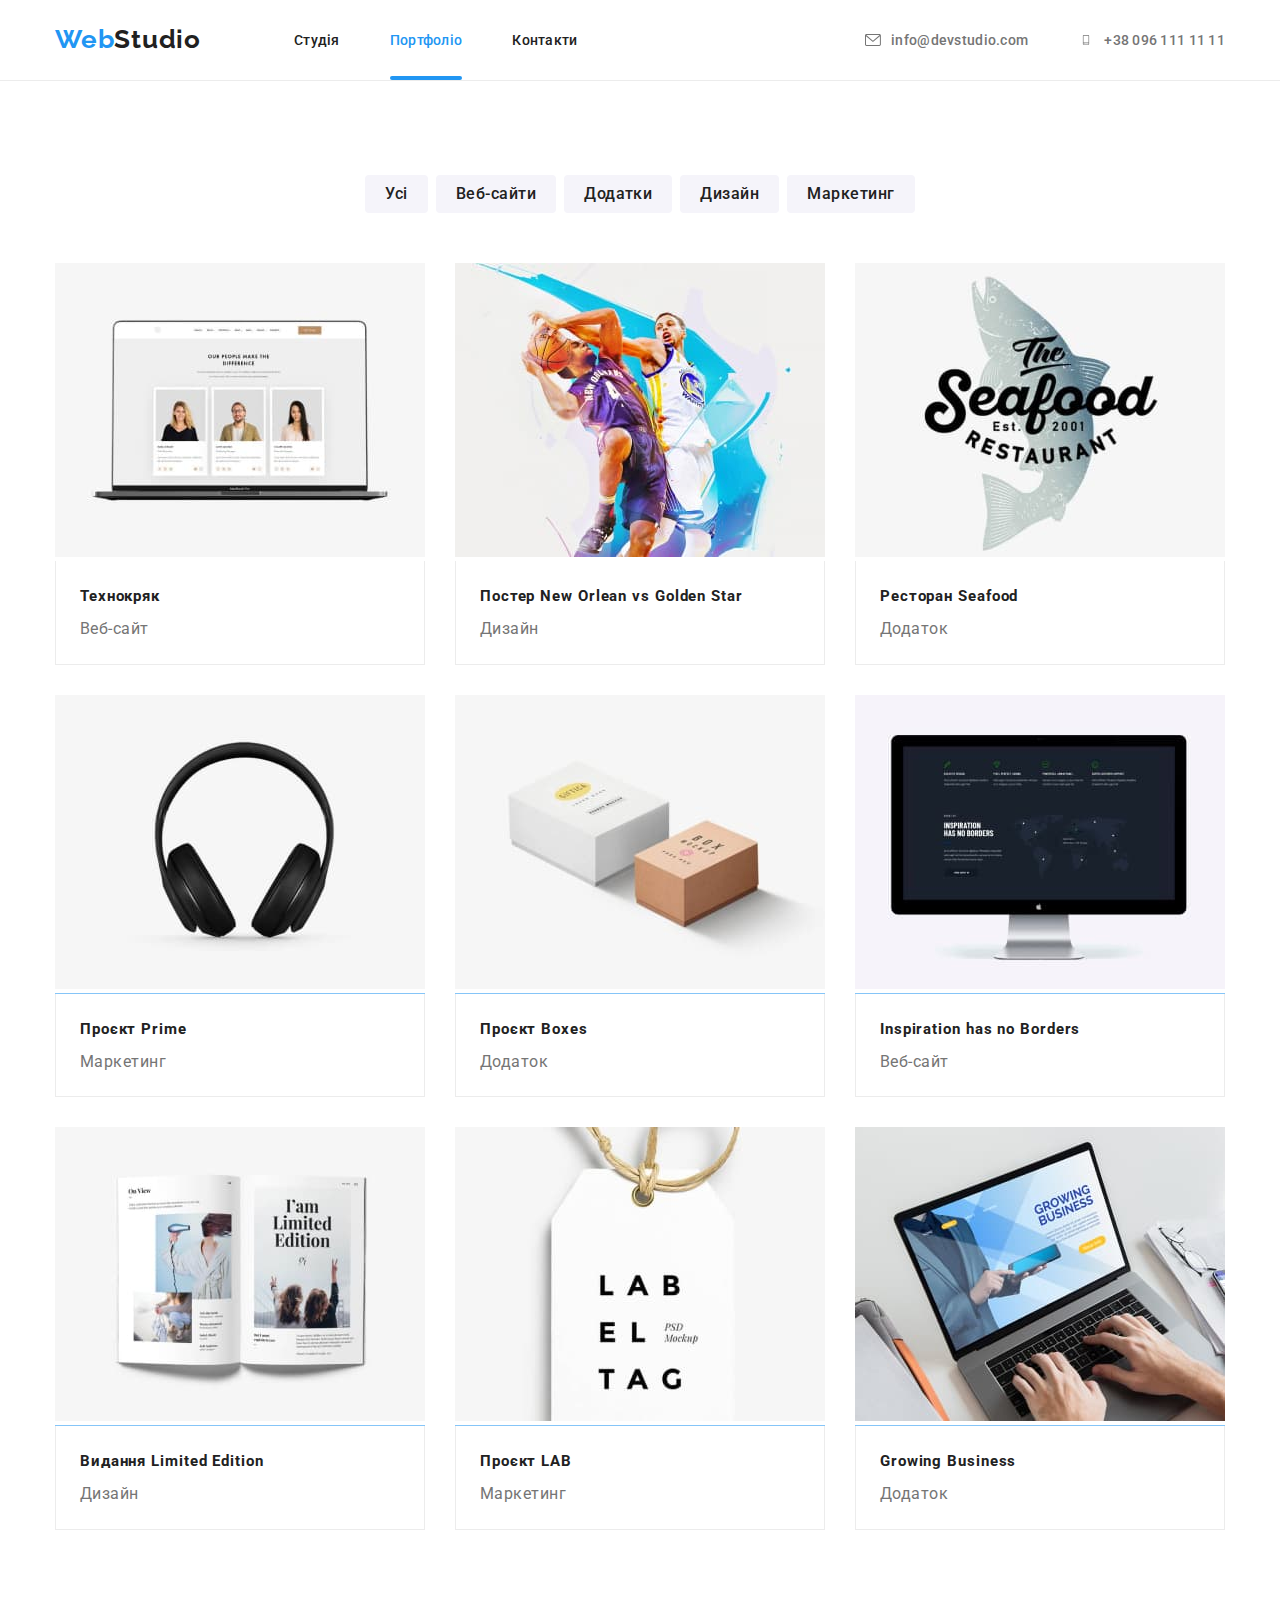
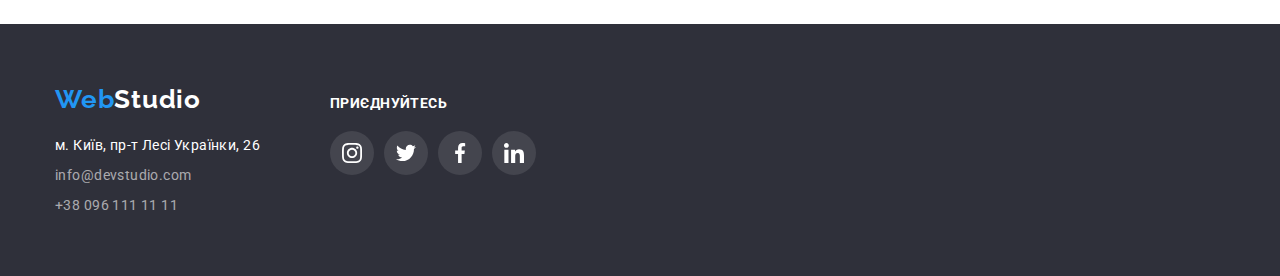
==== portfolio.html @ 83a8f73e "Add files via upload" ====
<!DOCTYPE html>
<html lang="uk">
  <head>
    <meta charset="UTF-8" />
    <meta http-equiv="X-UA-Compatible" content="IE=edge" />
    <meta name="viewport" content="width=device-width, initial-scale=1.0" />
    <link href="
https://cdn.jsdelivr.net/npm/modern-normalize@2.0.0/modern-normalize.min.css
" rel="stylesheet">
    <link rel="stylesheet" href="./css/styles.css" />
    <link rel="preconnect" href="https://fonts.googleapis.com" />
    <link rel="preconnect" href="https://fonts.gstatic.com" crossorigin />
    <link
      href="https://fonts.googleapis.com/css2?family=Raleway:wght@700&family=Roboto:wght@400;500;700;900&display=swap"
      rel="stylesheet"
    />
    <title>WebStudio</title>
  </head>

  <body>
    <!-- Header -->
    <header class="header">
      <div class="container item">
      <nav class="container-nav">
        <a href="./index.html" class="logo"
          ><span class="web">Web</span>Studio</a>
        <ul class="list">
          <li class="link"><a href="./index.html" class="studio ">Студія</a></li>
          <li class="link"><a href="./portfolio.html" class="portfolio current">Портфоліо</a></li>
          <li class="link"><a href="" class="call">Контакти</a></li>
        </ul>
      </nav>
      
        <ul class="list-contact">
        <li class="link">
          <a href="mailto:info@devstudio.com" class="mail">
            <svg class="icon-header" width="16px" height="12px">
              <use href="./img/icons.svg#icon-envelope-hover"></use>
            </svg> info@devstudio.com</a>
        </li>
        <li class="link">
          <a href="tel:+380961111111" class="tel">
            <svg class="icon-header" width="16px" height="10px">
            <use href="./img/icons.svg#icon-smartphone"></use></svg>
            +38 096 111 11 11</a>
        </li>
      </ul>
    </div>
    
    
    </header>
    <!-- Main -->
    <main class="main-portfolio">
      <!-- Фільтр робіт -->
      <section class="section">
        <div class="container examples">
        <ul class="list filter">
          <li class="work-link"><button type="button" class="work-button">Усі</button></li>
          <li class="work-link"><button type="button" class="work-button">Веб-сайти</button></li>
          <li class="work-link"><button type="button" class="work-button">Додатки</button></li>
          <li class="work-link"><button type="button" class="work-button">Дизайн</button></li>
          <li class="work-link"><button type="button" class="work-button">Маркетинг</button></li>
        </ul>
        <ul class="list examples">
          <li class="examples-link">
            <a href="" class="work-photo">
              <div class="list-img"><img 
                src="./img/portfolio1.jpg"
                width="370"
                alt="Відкритий сайт на комп'ютері"
              /><div class="list-overlay"><span class="overlay-text">Ресурс пропонує комплексні пропозиції з різним рівнем функціоналу та сервісів. Все це дозволить відвідувачу отримати вичерпні відомості про компанію чи приватну особу.</span></div></div>
              <div class="examples-conteiner"><h3 class="work-text">Технокряк</h3>
              <p class="work-project">Веб-сайт</p></div></a
            >
          </li>
          <li class="examples-link">
            <a href="" class="work-photo">
              <div class="list-img"><img 
                src="./img/portfolio2.jpg"
                alt="Два баскетболіста"
                width="370"/><div class="list-overlay"><span class="overlay-text">Ресурс пропонує комплексні пропозиції з різним рівнем функціоналу та сервісів. Все це дозволить відвідувачу отримати вичерпні відомості про компанію чи приватну особу.</span></div></div>
              <div class="examples-conteiner"><h3 class="work-text">Постер New Orlean vs Golden Star</h3>
              <p class="work-project">Дизайн</p></div></a
            >
          </li>
          <li class="examples-link">
            <a href="" class="work-photo">
              <div class="list-img"><img 
                src="./img/portfolio3.jpg"
                alt="Емблема ресторана"
                width="370"
              /><div class="list-overlay"><span class="overlay-text">Ресурс пропонує комплексні пропозиції з різним рівнем функціоналу та сервісів. Все це дозволить відвідувачу отримати вичерпні відомості про компанію чи приватну особу.</span></div></div>
              <div class="examples-conteiner"> <h3 class="work-text">Ресторан Seafood</h3>
              <p class="work-project">Додаток</p></div></a
            >
          </li>
          <li class="examples-link">
            <a href="" class="work-photo">
              <div class="list-img"><img src="./img/portfolio4.jpg" alt="Навушники" width="370" /><div class="list-overlay"><span class="overlay-text">Ресурс пропонує комплексні пропозиції з різним рівнем функціоналу та сервісів. Все це дозволить відвідувачу отримати вичерпні відомості про компанію чи приватну особу.</span></div></div>
              <div class="examples-conteiner"><h3 class="work-text">Проєкт Prime</h3>
              <p class="work-project">Маркетинг</p></div></a
            >
          </li>
          <li class="examples-link">
            <a href="" class="work-photo">
              <div class="list-img"><img src="./img/portfolio5.jpg" alt="Дві коробки" width="370" /><div class="list-overlay"><span class="overlay-text">Ресурс пропонує комплексні пропозиції з різним рівнем функціоналу та сервісів. Все це дозволить відвідувачу отримати вичерпні відомості про компанію чи приватну особу.</span></div></div>
              <div class="examples-conteiner"> <h3 class="work-text">Проєкт Boxes</h3>
              <p class="work-project">Додаток</p></div></a
            >
          </li>
          <li class="examples-link">
            <a href="" class="work-photo">
              <div class="list-img"> <img  src="./img/portfolio6.jpg" alt="Монітор" width="370" /><div class="list-overlay"><span class="overlay-text">Ресурс пропонує комплексні пропозиції з різним рівнем функціоналу та сервісів. Все це дозволить відвідувачу отримати вичерпні відомості про компанію чи приватну особу.</span></div></div>
              <div class="examples-conteiner"> <h3 class="work-text">Inspiration has no Borders</h3>
              <p class="work-project">Веб-сайт</p></div></a
            >
          </li>
          <li class="examples-link">
            <a href="" class="work-photo">
              <div class="list-img"> <img  src="./img/portfolio7.jpg" alt="Книга" width="370" /><div class="list-overlay"><span class="overlay-text">Ресурс пропонує комплексні пропозиції з різним рівнем функціоналу та сервісів. Все це дозволить відвідувачу отримати вичерпні відомості про компанію чи приватну особу.</span></div></div>
              <div class="examples-conteiner"><h3 class="work-text">Видання Limited Edition</h3>
              <p class="work-project">Дизайн</p></div></a
            >
          </li>
          <li class="examples-link">
            <a href="" class="work-photo">
              <div class="list-img"> <img  src="./img/portfolio8.jpg" alt="Бірка" width="370" /><div class="list-overlay"><span class="overlay-text">Ресурс пропонує комплексні пропозиції з різним рівнем функціоналу та сервісів. Все це дозволить відвідувачу отримати вичерпні відомості про компанію чи приватну особу.</span></div></div>
              <div class="examples-conteiner"> <h3 class="work-text">Проєкт LAB</h3>
              <p class="work-project">Маркетинг</p></div></a
            >
          </li>
          <li class="examples-link">
            <a href="" class="work-photo">
              <div class="list-img"> <img 
                src="./img/portfolio9.jpg"
                alt="Людина працює на комп'ютері"
                width="370"/><div class="list-overlay"><span class="overlay-text">Ресурс пропонує комплексні пропозиції з різним рівнем функціоналу та сервісів. Все це дозволить відвідувачу отримати вичерпні відомості про компанію чи приватну особу.</span></div></div>
              <div class="examples-conteiner"> <h3 class="work-text">Growing Business</h3>
              <p class="work-project">Додаток</p></div></a
            >
          </li>
        </ul></div>
      </section>
    </main>
    <!-- Footer -->
    <footer class="footer">
      <div class="container">
        <div><a href="" class="logo-footer"><span class="web">Web</span>Studio</a>
      <address class="address">
        м. Київ, пр-т Лесі Українки, 26
        <ul class="list-footer">
          <li  class="footer-link">
            <a href="mailto:info@devstudio.com" class="mail-footer"
              >info@devstudio.com</a
            >
          </li>
          <li class="footer-link tel">
            <a href="tel:+380961111111" class="tel-footer">+38 096 111 11 11</a>
          </li>
        </ul>
      </address>
      </div>
      <div class="footer-container">
        <h3 class="Footer-text">ПРИЄДНУЙТЕСЬ</h3>
        <ul class="footer-network">
          <li class="footer-network-items">
            <a href="" class="footer-network-link"><svg class="footer-network-icon" width="20px" height="20px">
              <use href="./img/icons.svg#icon-instagram-2"></use>
            </svg></a>
          </li>
          <li class="footer-network-items"><a href="" class="footer-network-link">  <svg class="footer-network-icon" width="20px" height="20px">
            <use href="./img/icons.svg#icon-twitter-1"></use>
            
          </svg></a></li>
          <li class="footer-network-items"><a href="" class="footer-network-link">  <svg class="footer-network-icon" width="20px" height="20px">
            <use href="./img/icons.svg#icon-facebook-1"></use>
          </svg></a></li>
          <li class="footer-network-items"> <a href="" class="footer-network-link"> <svg class="footer-network-icon" width="20px" height="20px">
            <use href="./img/icons.svg#icon-linkedin-1"></use>
          </svg></a></li>
          
        </ul>
      </div>
    </div>
    </footer>
    <script src="./js/modal.js"></script>
  </body>
</html>
---- css/styles.css ----
/* Основний колір тексту #212121; */
/* Втроринний колір тексту #757575; */
/* Третій колір тексту #FFFFFF; */
/* Четвертий колір тексту rgba(255, 255, 255, 0.6); */
/* Акцент #2196F3; */
/* Основний колір фону #F5F5F5; */
/* Вторинний колір фону #2F303A; */
/* Третій колір фону  #FFFFFF; */
/* Задання перемінних */
:root {
  --first-color-text: #212121;
  --second-color-text: #757575;
  --third-color-text: #ffffff;
  --fourth-color-text: rgba(255, 255, 255, 0.6);
  --accent-color: #2196f3;
  --first-bg-color: #ffffff;
  --second-bg-color: #2f303a;
  --third-bg-color: #f5f5f5;
  --fourth-bg-color: #f5f4fa;
  --border-color: #ECECEC;
  --icon-color:#afb1b8;
}

/* Body */

body {
  font-family: "Roboto", sans-serif;
  color: var(--first-color-text);
  background-color: var(--first-bg-color);
  
}

.list {
  list-style-type: none;
}

/* Header */

.header {
  background-color: var(--first-bg-color);
  border-bottom: 1px solid var(--border-color);
 }

.container {
  width: 1200px;
  margin-left: auto;
  margin-right: auto;
  padding-left: 15px;
  padding-right: 15px;
}

.container.item{
  display: flex;
  justify-content: space-between;
  align-items: center;
}

.container-nav{ 
   display: flex;
   align-items: center;
  }

  .container-nav .list{
  
  display: flex;
  gap: 50px;
  margin: 0;
  padding: 0;
  margin-left: 93px;
}
 .container-nav .link{
position:relative ;

} 
.list-contact{
  display: flex;
  padding: 0;
  margin: 0;
  list-style-type: none;
  gap:50px;
  }

.icon-header{
  fill:currentColor;
  margin-right: 10px;
}

.logo {
  color: var(--first-color-text);
  font-family: "Raleway", sans-serif;
  text-decoration: none;
  font-style: normal;
  font-weight: 700;
  font-size: 26px;
  line-height: 1.2;
  letter-spacing: 0.03em;
}

.logo .web {
  color: var(--accent-color);
}

.studio {
  display:inline-block;
  color: var(--first-color-text);
  text-decoration: none;
  font-style: normal;
  font-weight: 500;
  font-size: 14px;
  line-height: 1.15;
  letter-spacing: 0.02em;
  padding-top: 32px;
  padding-bottom: 32px;
  transition: color 250ms cubic-bezier(0.4, 0, 0.2, 1);
}

.studio.current {
  color: var(--accent-color);
}

.studio:hover,
.studio:focus {
  color: var(--accent-color);

}
.studio.current::after{
  position: absolute;
  content: '';
  width: 100%;
  height: 4px;
  border-radius: 2px;
  bottom:0;
  left: 0;
  background-color:var(--accent-color);

  
  }

.portfolio {
  display : inline-block;
  color: var(--first-color-text);
  text-decoration: none;
  font-style: normal;
  font-weight: 500;
  font-size: 14px;
  line-height: 1.15;
  letter-spacing: 0.02em;
  padding-top: 32px;
  padding-bottom: 32px;
  transition: color 250ms cubic-bezier(0.4, 0, 0.2, 1);
}

.portfolio.active {
  color: var(--accent-color);
}

.portfolio:hover,
.portfolio:focus {
  color: var(--accent-color);
}

.portfolio.current{
  color:var(--accent-color);
}

.call {
  display:inline-block;
  color: var(--first-color-text);
  text-decoration: none;
  font-style: normal;
  font-weight: 500;
  font-size: 14px;
  line-height: 1.15;
  letter-spacing: 0.02em;
  padding-top: 32px;
  padding-bottom: 32px;
  transition: color 250ms cubic-bezier(0.4, 0, 0.2, 1);
}

.call:hover,
.call:focus {
  color: var(--accent-color);
}


.mail {
  display: flex;
  align-items: center;
  color: var(--second-color-text);
  text-decoration: none;
  font-style: normal;
  font-weight: 500;
  font-size: 14px;
  line-height: 1.15;
  letter-spacing: 0.02em;
  align-items: center;
  transition: color 250ms cubic-bezier(0.4, 0, 0.2, 1);
}

.mail:hover,
.mail:focus {
  color: var(--accent-color);
}

.tel {
  display: flex;
  align-items: center;
  color: var(--second-color-text);
  text-decoration: none;

  font-style: normal;
  font-weight: 500;
  font-size: 14px;
  line-height: 1.15;
  letter-spacing: 0.02em;
  transition: color 250ms cubic-bezier(0.4, 0, 0.2, 1);
}

.tel:hover,
.tel:focus {
  color: var(--accent-color);
}

/* Hero */

.section.hero {
  height: 600px;
  max-width: 1600px;
  background-image: linear-gradient( rgba(47, 48, 58, 0.40),rgba(47, 48, 58, 0.40) ),url('../img/Img.jpg');
  
  background-size: cover;
  text-align: center;
  padding-top: 200px;
  padding-bottom: 200px;
  margin-left: auto;
margin-right: auto;  
}

.title {
  color: var(--third-bg-color);
  margin: 0;
  font-size: 44px;
font-style: normal;
font-weight: 900;
line-height: 60px;
letter-spacing: 2.64px;
text-transform: uppercase;
width: 696px;
margin-left: auto;
margin-right: auto;
  }
 
.button-hero {
  color: var(--third-color-text);
  background-color: var(--accent-color);
  cursor: pointer;
  font-style: normal;
  font-weight: 700;
  font-size: 16px;
  line-height: 1.8;
  text-align: center;
  align-items: center;
  border: 0;
  border-radius: 4px;
  width: 200px;
  height: 50px;
  margin-top: 30px;
  padding: 0;
  transition: transform 250ms cubic-bezier(0.4, 0, 0.2, 1);
}

.button-hero:hover,.button-hero:focus{
  transform: scale(1.05);
}

.backdrop{
  position: fixed;
  top:0;
  left:0;
  width: 100%;
  height: 100%;
  background: rgba(0, 0, 0, 0.20);
  opacity: 1;
  transition: visibility 250ms cubic-bezier(0.4, 0, 0.2, 1) , opacity 250ms cubic-bezier(0.4, 0, 0.2, 1);
  z-index:99999;
}

.is-hidden{
  opacity: 0;
  pointer-events: none;
  visibility: hidden; 
 
}

.backdrop.is-hidden .modal{
transform: translate(-50%, -50%) scale(0.7) ;


}

.modal{
  position: absolute;
  top:50%;
  left:50%;
  transform: translate(-50%, -50%)scale(1);
  width: 528px;
height: 581px;
border-radius: 4px;
background:var(--first-bg-color);
box-shadow: 0px 2px 1px 0px rgba(0, 0, 0, 0.20), 0px 1px 1px 0px rgba(0, 0, 0, 0.14), 0px 1px 3px 0px rgba(0, 0, 0, 0.12);
padding: 8px;
transition: transform 250ms cubic-bezier(0.4, 0, 0.2, 1);


}


.modal-button-container{
  position: relative;
 transition: transform 250ms cubic-bezier(0.4, 0, 0.2, 1);
}

.modal-button{
  position: absolute;
  display: inline-block;
  top:0px;
  right: 0px;
width: 30px;
  height: 30px;
  border-radius: 50%;
  border-color: rgba(0, 0, 0, 0.10);
  background-color: var(--first-bg-color);
  transition: transform  250ms cubic-bezier(0.4, 0, 0.2, 1);
}

.modal-icon{
  position: absolute;
  top:50%;
  left:50%;
  transform: translate(-50%,-50%);
}

.modal-button:hover ,.modal-button:focus{
  cursor: pointer;
  transform: scale(1.1);
}


/* Main */
.main {
  margin: 0;
}

.section{
  padding-top: 94px;
  padding-bottom: 94px;
}

/* Ефективні рішення */
.section.solution{
  padding-bottom: 0;
}
.solution{
  background-color: var(--first-bg-color);
}

.solution .list {
display: flex;
margin: 0;
padding: 0;
gap:30px;
} 

.solution-link{
  width: 270px;
  
}
.solution-item{
  display: flex;
  width: 270px;
  height: 120px;
  background-color: var(--fourth-bg-color);
 justify-content: center;
 align-items: center;
}


.text {
  color: var(--first-color-text);
  font-style: normal;
  font-weight: 700;
  font-size: 14px;
  line-height: 1.15;
  letter-spacing: 0.03em;
  text-transform: uppercase;
  margin: 0;
  margin-top: 30px;
}

.text-item {
  color: var(--second-color-text);
  font-style: normal;
  font-weight: 400;
  font-size: 14px;
  line-height: 1.7;
  letter-spacing: 0.03em;
  margin: 0;
  margin-top: 10px;
}

/* Що ми робимо */

.services {
  background-color: var(--first-bg-color);
  text-align: center;
  
}
.services-link{
  position: relative;
}
.services-img{
  position: absolute;
  width: 100%;
  height: 70px;
  bottom: 0;
  background: rgba(47, 48, 58, 0.80);
  padding-top:27px;
  padding-bottom: 27px;
}
.services-img-text{
  text-align: center;
  font-size: 14px;
  font-style: normal;
  font-weight: 700;
  line-height: normal;
  letter-spacing: 0.42px;
  text-transform: uppercase;
color: var(--third-color-text);
}
.container.decision .list{
  padding: 0;
}
/* .list-img{
  display: inline-block;
}  */
.services .list{
  display: flex;
  gap:30px;
 margin: 0;
 margin-top: 50px;
}

.main-text {
  color: var(--first-color-text);
  font-style: normal;
  letter-spacing: 0.03em;
  font-weight: 700;
  line-height: 1.16;
  font-size: 36px;
  text-align: center;
  align-items: center;
 margin: 0;
}

/* Наша команда */

.people {
  background-color: var(--fourth-bg-color);
  
}

.people .list {
  display: flex;
  margin: 0;
  margin-top: 50px;
  margin-left: auto;
  margin-right: auto;
  padding: 0;
  gap:30px;
  
  }

.people .link{
  text-align: center;
  padding: 0;
  align-items: center;
  background-color: var(--first-bg-color);
  box-shadow: 0px 2px 1px 0px rgba(0, 0, 0, 0.20), 0px 1px 1px 0px rgba(0, 0, 0, 0.14), 0px 1px 3px 0px rgba(0, 0, 0, 0.12);
border-radius: 0px 0px 4px 4px;
}

.name {
  color: var(--first-color-text);
  font-style: normal;
  font-weight: 500;
  font-size: 16px;
  line-height: 1.18;
  letter-spacing: 0.03em;
  margin: 0;

}

.speciality {
  color: var(--second-color-text);
  font-style: normal;
  font-weight: 400;
  font-size: 16px;
  line-height: 1.18;
  letter-spacing: 0.03em;
  margin: 0;
  margin-top: 10px;
}
.info{
  padding-top: 30px;
  padding-bottom: 30px;
  
}
.list-network{
  display: flex;
  justify-content: center;
  margin: 0;
  padding: 0;
  list-style-type: none;
  margin-top: 16px;
  gap:10px;
}
.network-items{
  
  margin: 0;
  padding: 0;
  width: 44px;
  height: 44px;
  border-radius: 50%;

  
}
.network-link{
  display: flex;
  align-items: center;
  justify-content: center;
  margin: 0;
  padding: 0;
  width: 44px;
  height: 44px;
  fill:var(--icon-color);
  border-radius: 50%;
  background-color: var(--first-bg-color);
  transition: background-color 250ms cubic-bezier(0.4, 0, 0.2, 1);
}
.network-icon{
  transition: fill 250ms cubic-bezier(0.4, 0, 0.2, 1) ;
}
.network-link:hover,.network-link:focus{
  background-color:var(--accent-color);
}
.network-link:focus >.network-icon{
  fill:var(--third-color-text);
  cursor: pointer;
}
.network-link:hover >.network-icon{
  fill:var(--third-color-text);
  cursor: pointer;
}

/* .network-icon:hover,.network-icon:focus{
  fill:var(--third-color-text);
  cursor: pointer;
} */
 /* Постійні Клієнти */
 .customers-list{
  display: flex;
  margin: 0;
  padding: 0;
  list-style-type: none;
  gap:30px;
  margin-top: 50px;
 }
 .customers-item{
  width: 170px;
  height: 92px;
  


}

.customers-link{
  display: flex;
  justify-content: center;
  align-items: center;
  width: 170px;
  height: 92px;
  fill:var(--icon-color);
  border: 1px solid var(--icon-color);
  border-radius: 4px;
  transition: fill 250ms cubic-bezier(0.4, 0, 0.2, 1),
  border-color 250ms cubic-bezier(0.4, 0, 0.2, 1);
}

.customers-link:hover,.customers-link:focus{
  fill:var(--accent-color);
  cursor: pointer;
  border: 1px solid var(--accent-color);
}
/* Footer */

.footer {
  background-color: var(--second-bg-color);
  padding-top: 60px;
  padding-bottom: 60px;

  
}

.list-footer {
  list-style-type: none;
  padding: 0;
  margin: 0;
  margin-top: 9px;
}

.address {
  color: var(--third-color-text);
  margin-top: 20px;
  font-style: normal;
  font-weight: 400;
  font-size: 14px;
  line-height: 1.5;
  letter-spacing: 0.03em;
}

.logo-footer {
  color: var(--third-color-text);
  font-family: "Raleway", sans-serif;

  text-decoration: none;
  font-style: normal;
  font-weight: 700;
  font-size: 26px;
  line-height: 1.19;
  letter-spacing: 0.03em;
}

.logo-footer .web {
  color: var(--accent-color);
}

.mail-footer {
  color: var(--fourth-color-text);

  text-decoration: none;
  font-style: normal;
  font-weight: 400;
  font-size: 14px;
  line-height: 1.5;
  letter-spacing: 0.03em;
  transition: color 250ms cubic-bezier(0.4, 0, 0.2, 1);
}
.footer-link.tel{
  margin-top: 9px;
}
.tel-footer {
  color: var(--fourth-color-text);
  
  text-decoration: none;
  font-style: normal;
  font-weight: 400;
  font-size: 14px;
  line-height: 1.5;
  letter-spacing: 0.03em;
  transition: color 250ms cubic-bezier(0.4, 0, 0.2, 1);
}

.mail-footer:hover,
.mail-footer:focus {
  color: var(--accent-color);
}

.tel-footer:hover,
.tel-footer:focus {
  color: var(--accent-color);
}

/* .footer-link{
 margin-top: 10px;
} */

/* Portfolio Main */

.main-portfolio {
  background-color: var(--first-bg-color);
  
}
.portfolio.current::after{
  position: absolute;
  content: '';
  width: 100%;
  height: 4px;
  border-radius: 2px;
  bottom:0;
  left: 0;
  background-color:var(--accent-color);

  
  }

.footer-network{
  display: flex;
  margin: 0;
  padding: 0;
  list-style-type: none;
  gap:10px;
  margin-top: 20px;
}

.footer-network-items{
  width: 44px;
  height:44px;
  background-color: rgba(255, 255, 255, 0.10);
  border-radius: 50%;
 
}

.footer-network-link{
  display: flex;
  justify-content: center;
  align-items: center;
  width: 44px;
  height:44px;
  border-radius: 50%;

  transition: background-color 250ms cubic-bezier(0.4, 0, 0.2, 1) ;

}
.footer-network-link:hover{
  background-color: var(--accent-color);
  cursor: pointer;
}
.footer-network-link:focus{
  background-color: var(--accent-color);
  cursor: pointer;
}
.footer-network-icon{
  fill:var(--third-color-text);
}
.Footer-text{
  color: var(--third-color-text);
font-family: Roboto;
font-size: 14px;
font-style: normal;
font-weight: 700;
line-height: normal;
letter-spacing: 0.42px;
text-transform: uppercase;
margin: 0;
padding: 0;

}
.footer .container{
  display: flex;
  align-items: baseline;

}

.footer-container{
  margin-left: 70px;
}
/* Фільтр робіт */

.work-button {
  color: var(--first-color-text);
  background-color: var(--fourth-bg-color);
  cursor: pointer;
  font-style: normal;
  font-weight: 500;
  font-size: 16px;
  line-height: 1.6;
  text-align: center;
  letter-spacing: 0.03em;
  text-align: center;
  align-items: center;
  border: 0;
  border-radius: 4px;
  border: 0;
height: 38px;
  border-radius: 4px;
  padding-left: 20px;
  padding-right: 20px;
  transition: color 250ms cubic-bezier(0.4, 0, 0.2, 1), background-color 250ms cubic-bezier(0.4, 0, 0.2, 1), box-shadow 250ms cubic-bezier(0.4, 0, 0.2, 1);
}

.work-button:hover,
.work-button:focus {
  color: var(--third-color-text);
  background-color: var(--accent-color);
  box-shadow: 0px 2px 2px 0px rgba(0, 0, 0, 0.12), 0px 1px 2px 0px rgba(0, 0, 0, 0.08), 0px 3px 1px 0px rgba(0, 0, 0, 0.10);

}

.list.filter {
  display: flex;
  justify-content: center;
  margin: 0;
  padding: 0;
   
 gap:8px;
}

.list.examples {
  display: flex;
  flex-wrap: wrap;
  margin: 0;
  padding: 0;
  margin-left: auto;
  margin-right: auto;
  margin-top: 50px;
  gap:30px;
}

.work-photo {
  
  display: inline-block;
  text-decoration: none;
  transition: box-shadow 250ms cubic-bezier(0.4, 0, 0.2, 1);
}
.list-img{
  position: relative;
  overflow: hidden;
}
.list-overlay{
position: absolute;
display: inline-block;
content: '';
width: 100%;
height: 100%;
top:0;
left:0;
background-color: rgba(33, 150, 243, 0.90);
transform: translateY(100%);
transition: transform 250ms cubic-bezier(0.4, 0, 0.2, 1);
padding: 63px 24px;
}
.work-photo:hover,
.work-photo:focus{
  box-shadow: 1px 4px 6px 0px rgba(0, 0, 0, 0.16), 0px 4px 4px 0px rgba(0, 0, 0, 0.06), 0px 1px 1px 0px rgba(0, 0, 0, 0.12);

}
.work-photo:hover  .list-overlay{
  transform: translateY(0%);
}
.overlay-text{
  font-size: 18px;
font-style: normal;
font-weight: 400;
line-height: 28px;
color:var(--third-color-text);

}
/* {
  box-shadow: 1px 4px 6px 0px rgba(0, 0, 0, 0.16), 0px 4px 4px 0px rgba(0, 0, 0, 0.06), 0px 1px 1px 0px rgba(0, 0, 0, 0.12);
} */
.examples-conteiner{
  padding: 20px 24px;
  border: 1px solid var(--border-color);
  border-top: 0;
}



.work-text {
  color: var(--first-color-text);
  font-style: normal;
  font-weight: 700;
  font-size: 15px;
  line-height: 2;
  letter-spacing: 0.06em;
  margin: 0;
  
}

.work-project {
  color: var(--second-color-text);
  font-style: normal;
  font-weight: 400;
  font-size: 16px;
  line-height: 1.8;
  letter-spacing: 0.03em;
  margin: 0;
  margin-top: 4px;
}
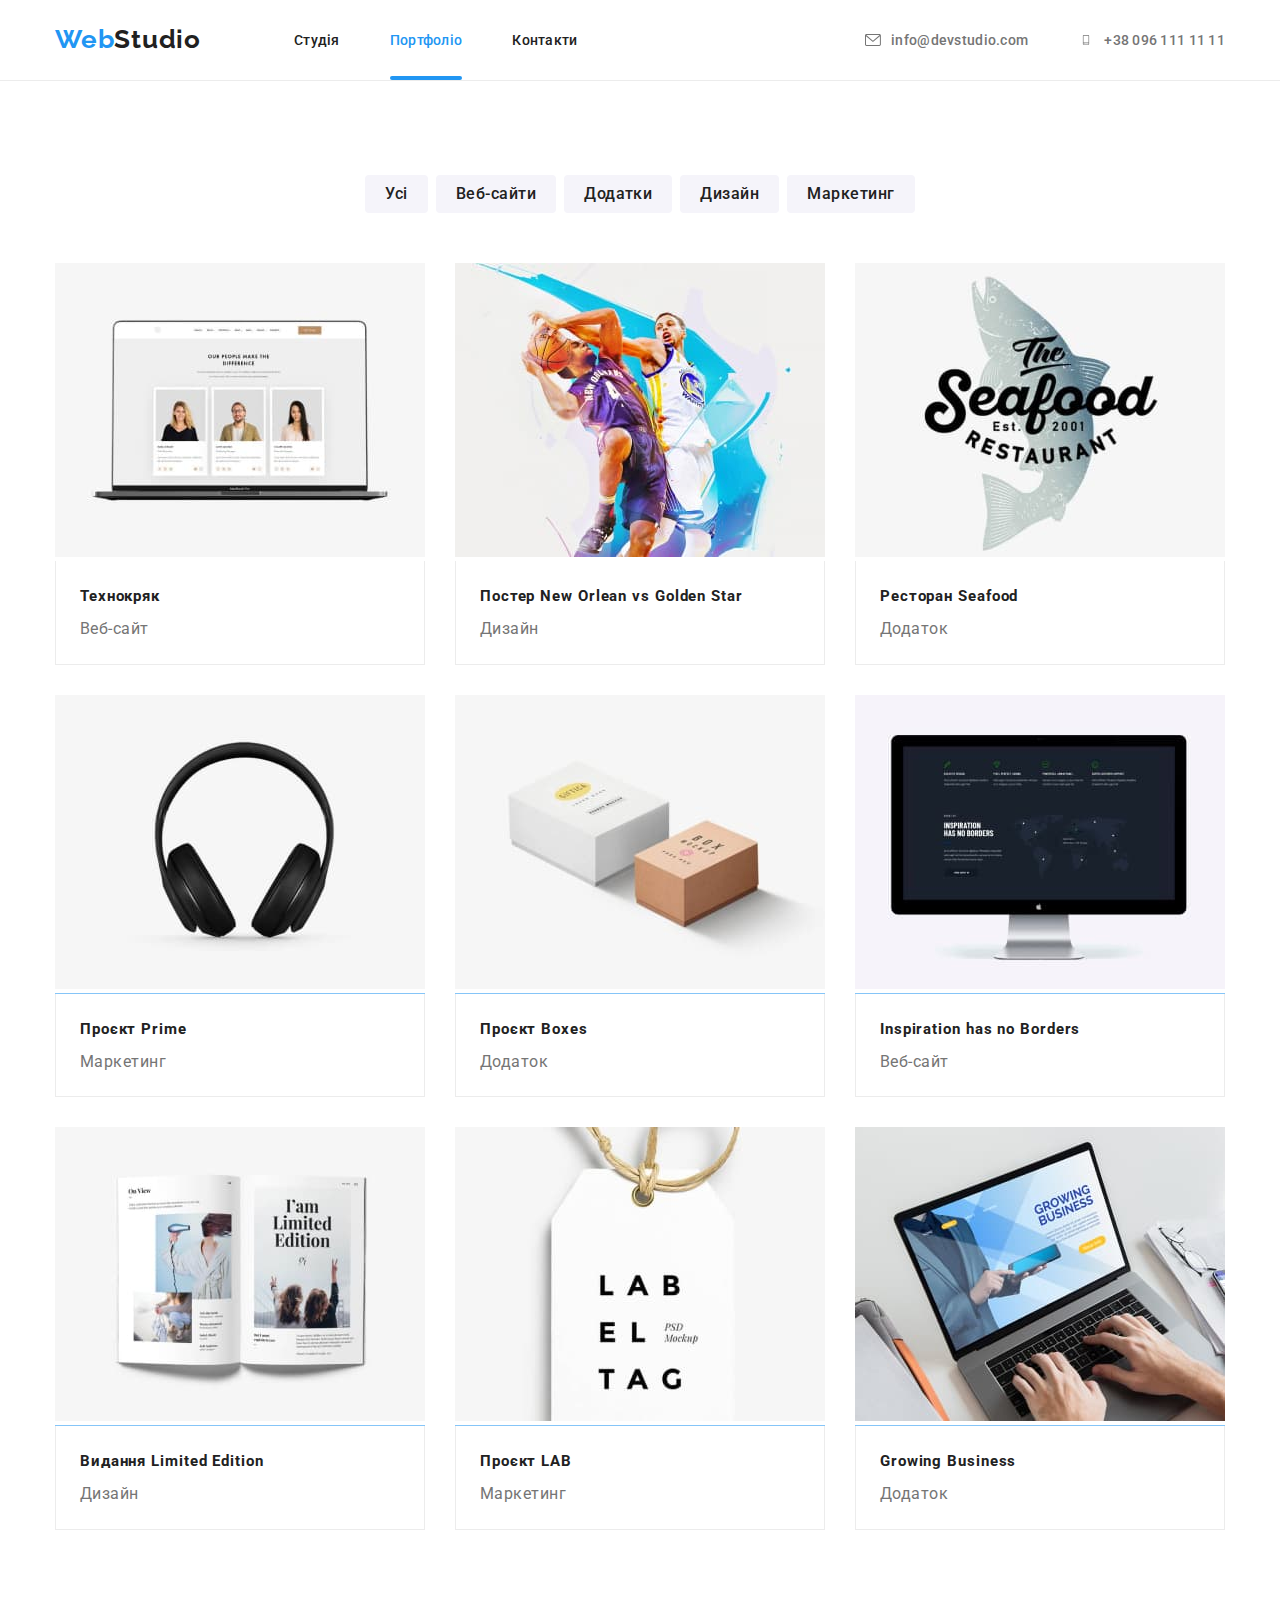
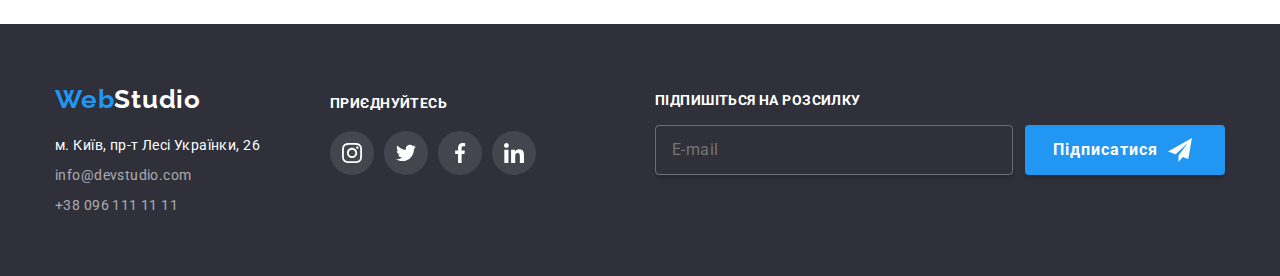
==== commit fa0b4bff: "Зробив инпут у футері, та добавив анімацію всім кому вона потрібна" ====
--- a/portfolio.html
+++ b/portfolio.html
@@ -181,6 +181,15 @@
           
         </ul>
       </div>
+      <div class="footer-container-input">
+        <label for="subscription" class="footer-label">Підпишіться на розсилку</label>
+        <input type="email" id="subscription" placeholder="E-mail" class="footer-input" name="user-mail">
+        <button type="submit" class="footer-button" >Підписатися 
+          <svg width="24" height="24" class="footer-button-icon">
+            <use href="./img/icons.svg#spriteicon-send"></use>
+          </svg>
+        </button>
+      </div>
     </div>
     </footer>
     <script src="./js/modal.js"></script>
--- a/css/styles.css
+++ b/css/styles.css
@@ -272,7 +272,7 @@
 .button-hero:hover,.button-hero:focus{
   transform: scale(1.05);
 }
-
+/* Модальне вікно */
 .backdrop{
   position: fixed;
   top:0;
@@ -308,7 +308,7 @@
 border-radius: 4px;
 background:var(--first-bg-color);
 box-shadow: 0px 2px 1px 0px rgba(0, 0, 0, 0.20), 0px 1px 1px 0px rgba(0, 0, 0, 0.14), 0px 1px 3px 0px rgba(0, 0, 0, 0.12);
-padding: 8px;
+padding: 40px;
 transition: transform 250ms cubic-bezier(0.4, 0, 0.2, 1);
 
 
@@ -316,15 +316,14 @@
 
 
 .modal-button-container{
-  position: relative;
- transition: transform 250ms cubic-bezier(0.4, 0, 0.2, 1);
+  transition: transform 250ms cubic-bezier(0.4, 0, 0.2, 1);
 }
 
 .modal-button{
   position: absolute;
   display: inline-block;
-  top:0px;
-  right: 0px;
+  top:8px;
+  right: 8px;
 width: 30px;
   height: 30px;
   border-radius: 50%;
@@ -345,6 +344,175 @@
   transform: scale(1.1);
 }
 
+.form-title{
+  color:var(--first-color-text);
+text-align: center;
+font-size: 20px;
+font-style: normal;
+font-weight: 700;
+line-height: normal;
+letter-spacing: 0.6px;
+margin:0;
+margin-bottom: 30px;
+}
+
+
+.form-container{
+  position: relative;
+  margin-bottom: 28px;
+  width: 448px;
+
+}
+
+.form-label{
+  position: absolute;
+  top: -20px;
+  color: var(--second-color-text);
+font-size: 12px;
+font-style: normal;
+font-weight: 400;
+line-height: normal;
+letter-spacing: 0.12px;
+}
+
+.form-input{
+  width: 448px;
+height: 40px;
+flex-shrink: 0;
+border-radius: 4px;
+border: 1px solid rgba(33, 33, 33, 0.20);
+padding: 12px;
+padding-left: 43px;
+outline:none;
+}
+.form-container-area{
+  position: relative;
+  margin-bottom: 20px;
+  width: 448px;
+}
+.coment{
+  width: 448px;
+height: 120px;
+flex-shrink: 0;
+border-radius: 4px;
+border: 1px solid rgba(33, 33, 33, 0.20);
+padding: 12px 16px;
+resize:none;
+outline:none;
+}
+.coment::placeholder{
+  color: rgba(117, 117, 117, 0.50);
+font-size: 12px;
+font-style: normal;
+font-weight: 400;
+line-height: normal;
+letter-spacing: 0.12px;
+}
+
+/* .check-input{
+position: 
+left: 12px;
+top: 50%;
+transform: translate(-50%,-50%);
+} */
+
+.form-label-check{
+  display: flex;
+  align-items: center;
+  color:var(--second-color-text);
+font-size: 14px;
+font-style: normal;
+font-weight: 400;
+line-height: 24px; 
+letter-spacing: 0.42px;
+
+}
+.form-container-check{
+  position: relative;
+  display: flex;
+  align-items: center;
+  
+  margin-bottom: 30px;
+  width: 448px;
+  padding: 0 12px;
+}
+.span-check{
+  margin-left: 5px;
+  color: var(--accent-color);
+font-size: 14px;
+font-style: normal;
+font-weight: 400;
+line-height: 24px;
+letter-spacing: 0.42px;
+text-decoration-line: underline;
+}
+.form-button{
+  width: 200px;
+height: 50px;
+flex-shrink: 0;
+border: 0;
+border-radius: 4px;
+background: var(--accent-color);
+box-shadow: 0px 4px 4px 0px rgba(0, 0, 0, 0.15);
+color: var(--third-color-text);
+text-align: center;
+font-size: 16px;
+font-style: normal;
+font-weight: 700;
+line-height: 30px; 
+letter-spacing: 0.96px;
+cursor: pointer;
+}
+
+.form-icon{
+  position: absolute;
+  top:50%;
+  left:15px;
+  transform: translateY(-50%);
+}
+
+.form-input:focus{
+  border-color: var(--accent-color);
+  transition: border-color 250ms cubic-bezier(0.4, 0, 0.2, 1);
+}
+.coment:focus{
+  border-color: var(--accent-color);
+  transition: border-color 250ms cubic-bezier(0.4, 0, 0.2, 1);
+}
+
+.form-input:focus ~ .form-icon, .coment:focus ~ .form-icon{
+
+  fill:var(--accent-color);
+  transition: fill 250ms cubic-bezier(0.4, 0, 0.2, 1);
+}
+.check-input{
+  position: absolute;
+  left: 20px;
+  width: 1px;
+  height: 1px;
+    margin: -1px;
+    border:0;
+    padding: 0;
+    clip: rect(0 0 0 0);
+    overflow: hidden;
+}
+
+.check-icon{
+  display: inline-block;
+  pointer-events: none;
+  margin-right: 7px;
+  width: 15px;
+  height: 15px;
+  border: 2px solid var(--first-color-text);
+  border-radius: 4px;
+  
+}
+ 
+.check-input:checked ~ .check-icon{
+  background-color: var(--accent-color);
+  border-color: var(--accent-color);
+  background-origin: border-box;
+}
 
 /* Main */
 .main {
@@ -679,29 +847,71 @@
 .tel-footer:focus {
   color: var(--accent-color);
 }
-
-/* .footer-link{
- margin-top: 10px;
-} */
-
-/* Portfolio Main */
-
-.main-portfolio {
-  background-color: var(--first-bg-color);
-  
-}
-.portfolio.current::after{
+.footer-container-input{
+  position: relative;
+  display: flex;
+  margin-left: auto;
+  align-self: center;
+}
+.footer-label{
   position: absolute;
-  content: '';
-  width: 100%;
-  height: 4px;
-  border-radius: 2px;
-  bottom:0;
-  left: 0;
-  background-color:var(--accent-color);
-
-  
-  }
+  top:-33px;
+  color:var(--third-color-text);
+font-size: 14px;
+font-style: normal;
+font-weight: 700;
+line-height: normal;
+letter-spacing: 0.42px;
+text-transform: uppercase;
+}
+
+.footer-input{
+  width: 358px;
+height: 50px;
+margin-right: 12px;
+flex-shrink: 0;
+border-radius: 4px;
+border: 1px solid rgba(255, 255, 255, 0.30);
+background: rgba(33, 150, 243, 0.00);
+box-shadow: 0px 4px 4px 0px rgba(0, 0, 0, 0.15);
+padding: 15px 16px;
+color: var(--third-color-text);
+font-size: 16px;
+font-style: normal;
+font-weight: 400;
+line-height: 20px;
+letter-spacing: 0.48px;
+outline:none;
+}
+
+.footer-button-icon{
+  margin-left: 10px;
+}
+.footer-input:focus{
+  border-color: var(--accent-color);
+  transition: border-color 250ms cubic-bezier(0.4, 0, 0.2, 1);
+}
+.footer-button{
+  display: flex;
+  align-items: center;
+  width: 200px;
+height: 50px;
+padding-left: 28px;
+flex-shrink: 0;
+border: 0;
+border-radius: 4px;
+background: var(--accent-color);
+box-shadow: 0px 4px 4px 0px rgba(0, 0, 0, 0.15);
+color: var(--third-color-text);
+text-align: center;
+font-size: 16px;
+font-style: normal;
+font-weight: 700;
+line-height: 30px; /* 187.5% */
+letter-spacing: 0.96px;
+cursor: pointer;
+}
+
 
 .footer-network{
   display: flex;
@@ -764,6 +974,29 @@
 .footer-container{
   margin-left: 70px;
 }
+/* .footer-link{
+ margin-top: 10px;
+} */
+
+/* Portfolio Main */
+
+.main-portfolio {
+  background-color: var(--first-bg-color);
+  
+}
+.portfolio.current::after{
+  position: absolute;
+  content: '';
+  width: 100%;
+  height: 4px;
+  border-radius: 2px;
+  bottom:0;
+  left: 0;
+  background-color:var(--accent-color);
+
+  
+  }
+
 /* Фільтр робіт */
 
 .work-button {
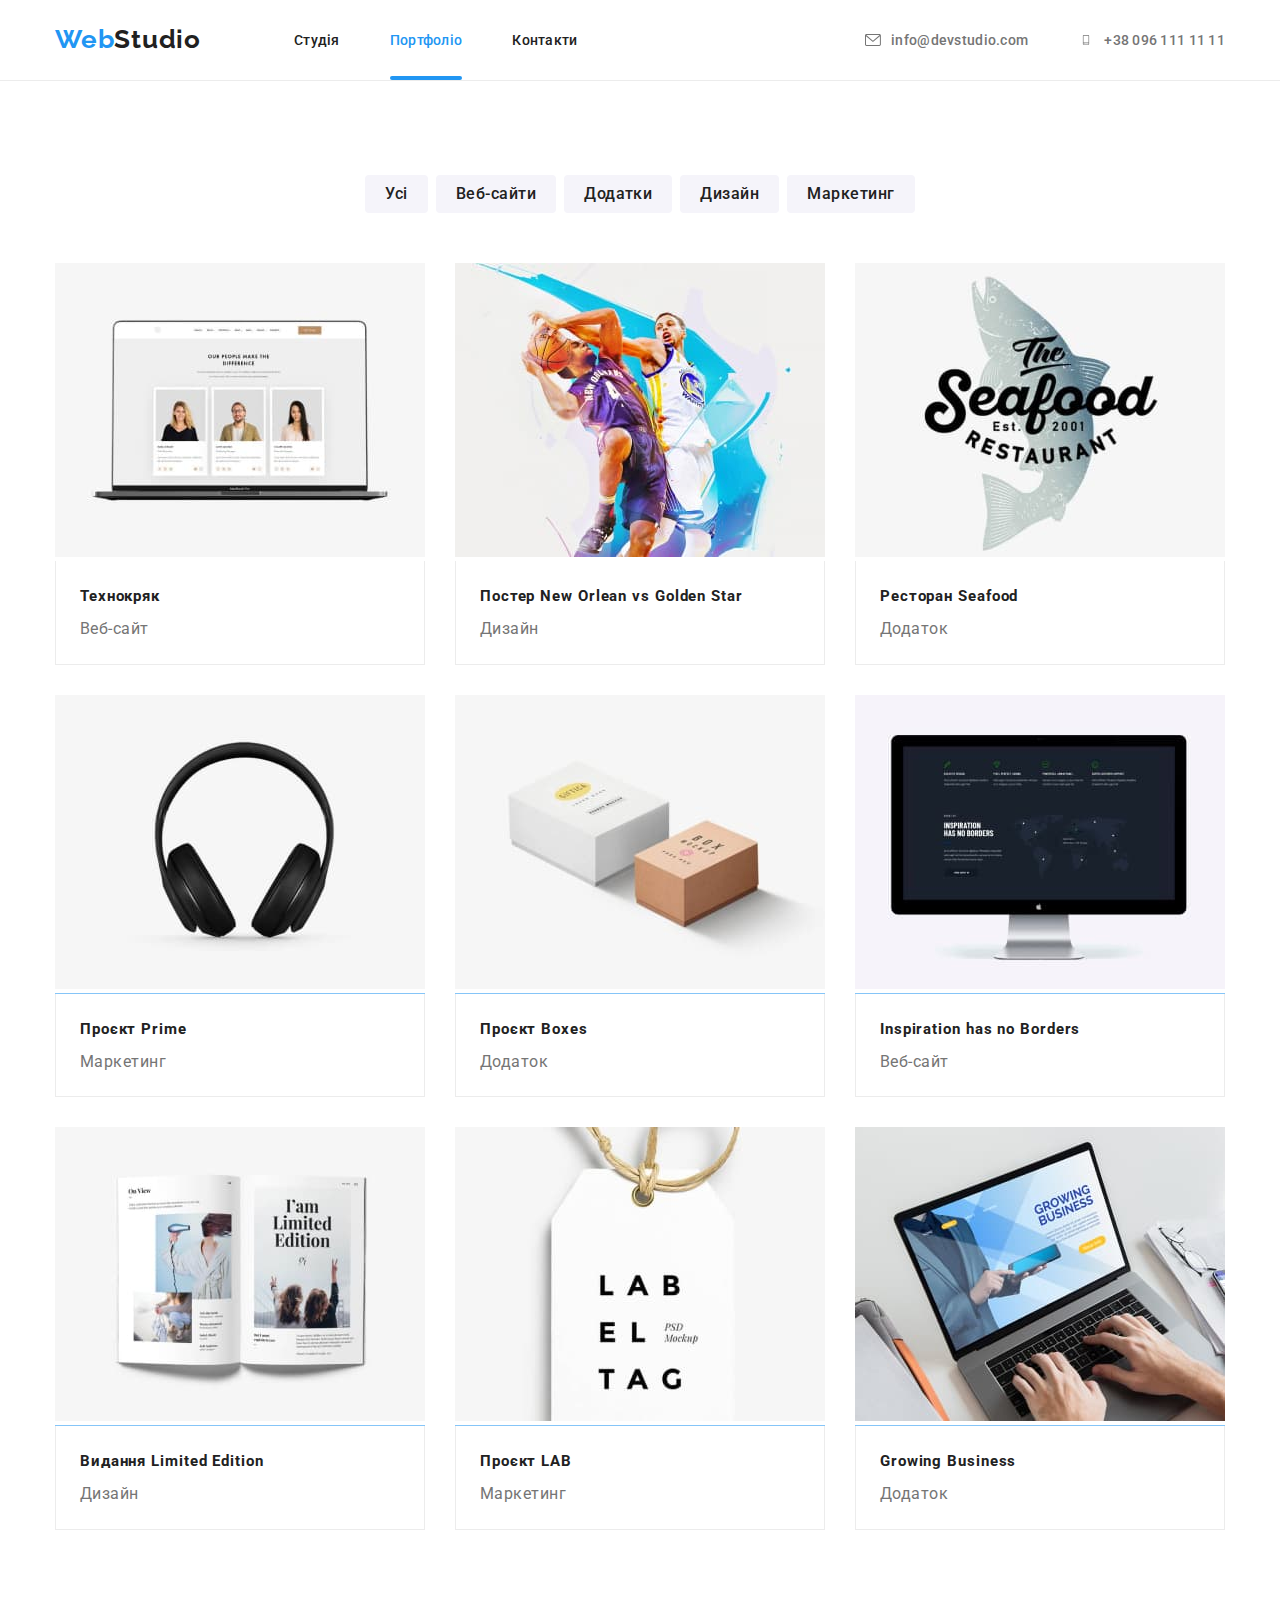
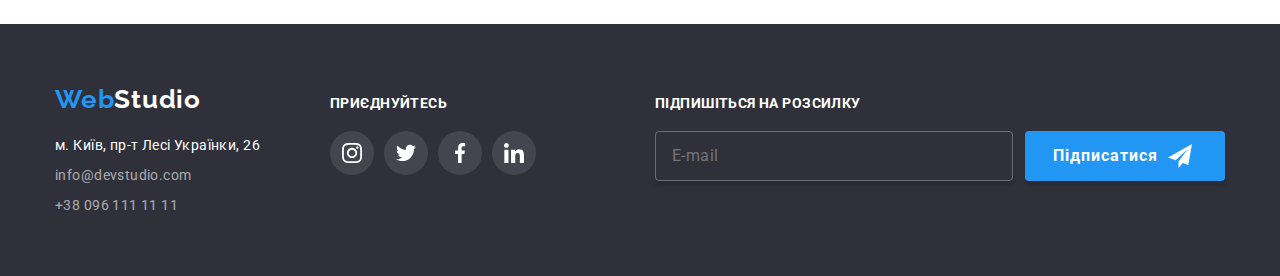
==== commit 301dcdba: "Виправив помилки на які вказав ментор" ====
--- a/portfolio.html
+++ b/portfolio.html
@@ -182,13 +182,15 @@
         </ul>
       </div>
       <div class="footer-container-input">
-        <label for="subscription" class="footer-label">Підпишіться на розсилку</label>
-        <input type="email" id="subscription" placeholder="E-mail" class="footer-input" name="user-mail">
-        <button type="submit" class="footer-button" >Підписатися 
-          <svg width="24" height="24" class="footer-button-icon">
-            <use href="./img/icons.svg#spriteicon-send"></use>
-          </svg>
-        </button>
+        <form action="" class="form-footer">
+          <label for="subscription" class="footer-label">Підпишіться на розсилку
+          <input type="email" id="subscription" placeholder="E-mail" class="footer-input" ></label>
+          <button type="submit" class="footer-button" >Підписатися 
+            <svg width="24" height="24" class="footer-button-icon">
+              <use href="./img/icons.svg#spriteicon-send"></use>
+            </svg>
+          </button>
+        </form>
       </div>
     </div>
     </footer>
--- a/css/styles.css
+++ b/css/styles.css
@@ -329,7 +329,7 @@
   border-radius: 50%;
   border-color: rgba(0, 0, 0, 0.10);
   background-color: var(--first-bg-color);
-  transition: transform  250ms cubic-bezier(0.4, 0, 0.2, 1);
+  transition: fill  250ms cubic-bezier(0.4, 0, 0.2, 1);
 }
 
 .modal-icon{
@@ -341,7 +341,8 @@
 
 .modal-button:hover ,.modal-button:focus{
   cursor: pointer;
-  transform: scale(1.1);
+  fill:var(--accent-color);
+  outline: none;
 }
 
 .form-title{
@@ -416,6 +417,16 @@
 transform: translate(-50%,-50%);
 } */
 
+
+.form-container-check{
+  position: relative;
+  display: flex;
+  align-items: center;
+  
+  margin-bottom: 30px;
+  width: 448px;
+  padding: 0 12px;
+}
 .form-label-check{
   display: flex;
   align-items: center;
@@ -426,15 +437,6 @@
 line-height: 24px; 
 letter-spacing: 0.42px;
 
-}
-.form-container-check{
-  position: relative;
-  display: flex;
-  align-items: center;
-  
-  margin-bottom: 30px;
-  width: 448px;
-  padding: 0 12px;
 }
 .span-check{
   margin-left: 5px;
@@ -498,8 +500,6 @@
 }
 
 .check-icon{
-  display: inline-block;
-  pointer-events: none;
   margin-right: 7px;
   width: 15px;
   height: 15px;
@@ -507,7 +507,10 @@
   border-radius: 4px;
   
 }
- 
+.check-input:focus + .check-icon{
+  background-color:var(--accent-color);
+  border: 0;
+ }
 .check-input:checked ~ .check-icon{
   background-color: var(--accent-color);
   border-color: var(--accent-color);
@@ -847,16 +850,23 @@
 .tel-footer:focus {
   color: var(--accent-color);
 }
+
+.form-footer{
+  display: flex;
+  
+}
+
 .footer-container-input{
-  position: relative;
-  display: flex;
+
   margin-left: auto;
-  align-self: center;
-}
+}
+
 .footer-label{
-  position: absolute;
-  top:-33px;
-  color:var(--third-color-text);
+  display: block;
+  width: 358px;
+  
+  margin-right: 12px;
+color:var(--third-color-text);
 font-size: 14px;
 font-style: normal;
 font-weight: 700;
@@ -868,7 +878,8 @@
 .footer-input{
   width: 358px;
 height: 50px;
-margin-right: 12px;
+margin-top: 20px;
+
 flex-shrink: 0;
 border-radius: 4px;
 border: 1px solid rgba(255, 255, 255, 0.30);
@@ -894,8 +905,11 @@
 .footer-button{
   display: flex;
   align-items: center;
+  margin-top:auto;
+  margin-right: auto;
   width: 200px;
 height: 50px;
+
 padding-left: 28px;
 flex-shrink: 0;
 border: 0;
